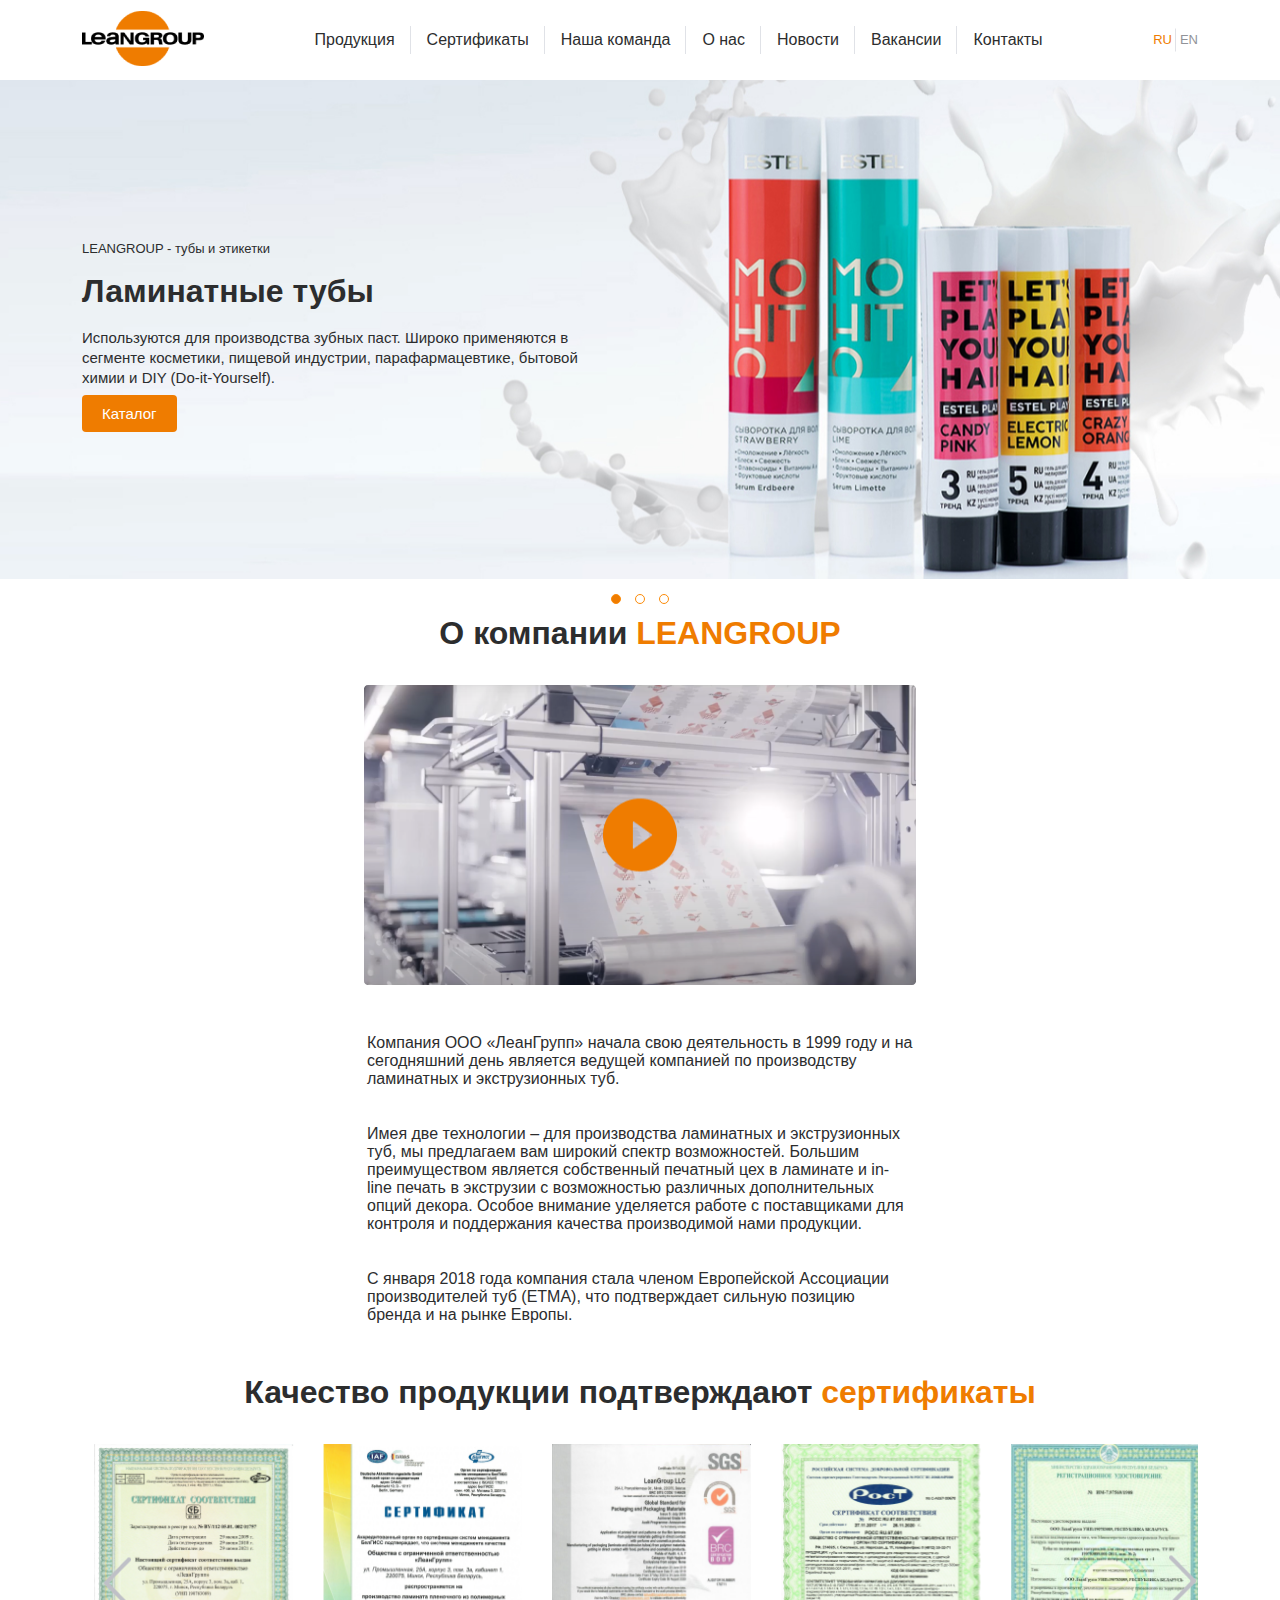
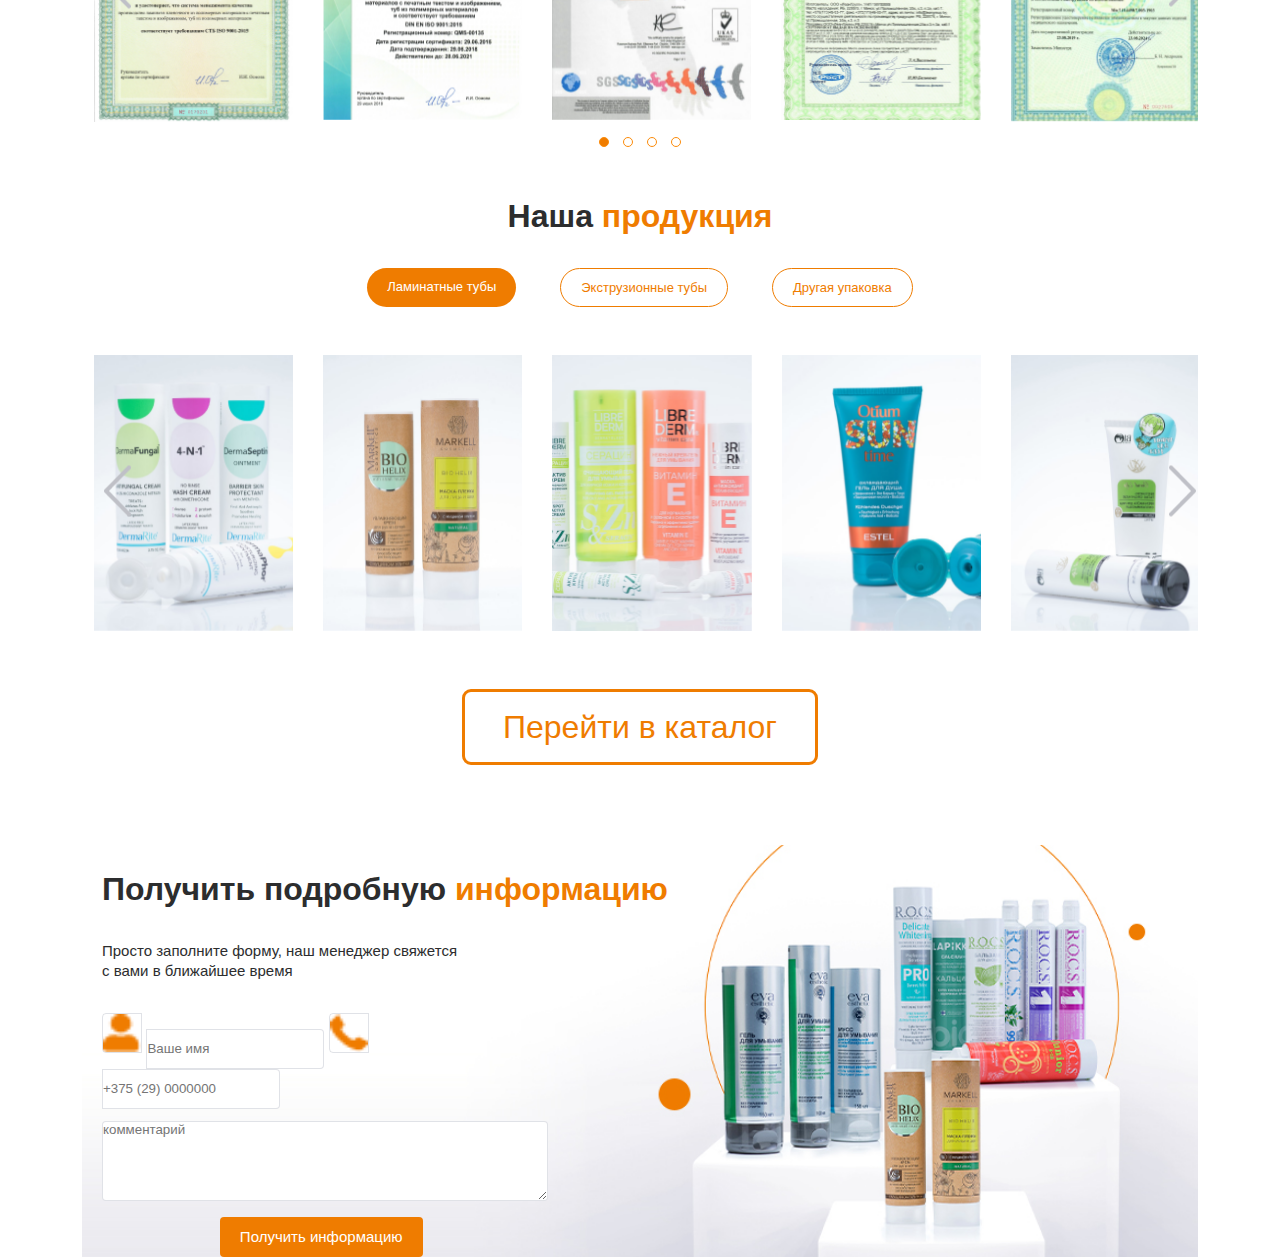
==== index.html @ 0b5dc043 "first upload" ====
<!DOCTYPE html>
<html lang="en">

<head>
    <meta charset="UTF-8">
    <meta http-equiv="X-UA-Compatible" content="IE=edge">
    <meta name="viewport" content="width=device-width, initial-scale=1.0">
    <title>lean_group</title>
    <link rel="stylesheet" href="./src/style/style.css">
</head>

<body>

    <header class="header">
        <div class="container">
            <nav class="nav">
                <a href="./" class="logo">
                    <img src="./src/images/logo.png" alt="logo lean_group">
                </a>

                <ul class="nav__list">
                    <li class="nav__list-item">
                        <a href="#" class="nav__list-link">Продукция</a>
                        <div class="dropdown">
                            <a href="./src/pages/laminat/" class="dropdown__item">Ламинатные тубы</a>
                            <a href="./src/pages/another/" class="dropdown__item">Экструзионные тубы</a>
                            <a href="#" class="dropdown__item">Другая упаковка</a>
                        </div>
                    </li>

                    <li class="nav__list-item">
                        <a href="#" class="nav__list-link">Сертификаты</a>
                    </li>

                    <li class="nav__list-item">
                        <a href="#" class="nav__list-link">Наша команда</a>
                    </li>
                    <li class="nav__list-item">
                        <a href="#" class="nav__list-link">О нас</a>
                    </li>
                    <li class="nav__list-item">
                        <a href="#" class="nav__list-link">Новости</a>
                    </li>
                    <li class="nav__list-item">
                        <a href="#" class="nav__list-link">Вакансии</a>
                    </li>
                    <li class="nav__list-item">
                        <a href="#" class="nav__list-link">Контакты</a>
                    </li>
                </ul>



                <div class="menu">
                    <div class="menu__dropdown">

                        <ul class="menu__list">
                            <li class="menu__list-item">
                                <a href="#" class="menu__list-link">Продукция</a>
                                <div class="menu__dropdown__item">
                                    <a href="#" class="menu__dropdown__item">Ламинатные тубы</a>
                                    <a href="#" class="menu__dropdown__item">Экструзионные тубы</a>
                                    <a href="#" class="menu__dropdown__item">Другая упаковка</a>
                                </div>
                            </li>

                            <li class="menu__list-item">
                                <a href="#" class="nav__list-link">Сертификаты</a>
                            </li>

                            <li class="menu__list-item">
                                <a href="#" class="nav__list-link">Наша команда</a>
                            </li>
                            <li class="menu__list-item">
                                <a href="#" class="nav__list-link">О нас</a>
                            </li>
                            <li class="menu__list-item">
                                <a href="#" class="nav__list-link">Новости</a>
                            </li>
                            <li class="menu__list-item">
                                <a href="#" class="nav__list-link">Вакансии</a>
                            </li>
                            <li class="menu__list-item">
                                <a href="#" class="nav__list-link">Контакты</a>
                            </li>
                        </ul>

                    </div>

                    <div class="menu__lang">
                        <button class="lang__item lang__item_active"> RU</button>
                        <button class="lang__item">EN</button>
                    </div>
                    <p>MENU</p>
                    <ul class="burger burger__active">

                        <li class="burger__line-first"></li>
                        <li class="burger__line-second"></li>
                        <li class="burger__line-third"></li>
                    </ul>
                </div>





                <div class="lang">
                    <button class="lang__item lang__item_active"> RU</button>
                    <button class="lang__item">EN</button>
                </div>
            </nav>

        </div>
    </header>

    <main class="main">
        <section class="home">
            <div class="owl-carousel owl-theme owl-loaded" id="home-slider">
                <div class="owl-stage-outer">
                    <div class="owl-stage">
                        <div class="owl-item">
                            <div class="slide-item slide-item_first">
                                <div class="container">
                                    <h1 class="slide-item__title">LEANGROUP - тубы и этикетки</h1>
                                    <h2 class="slide-item__subtitle">Ламинатные тубы</h2>
                                    <p class="slide-item__description">Используются для производства зубных паст. Широко
                                        применяются в сегменте косметики, пищевой индустрии, парафармацевтике, бытовой
                                        химии и DIY (Do-it-Yourself).</p>
                                    <a href="#" class="slide-item__link">Каталог</a>
                                </div>
                            </div>
                        </div>
                        <div class="owl-item">
                            <div class="slide-item slide-item_second">
                                <div class="container">
                                    <h2 class="slide-item__title">LEANGROUP - у качества нет конкуренции</h2>
                                    <h2 class="slide-item__subtitle">Ламинатные тубы</h2>
                                    <p class="slide-item__description">Широко применяются в сегменте косметики, пищевой
                                        индустрии, парафармацевтике, бытовой химии и DIY (Do-it-Yourself).</p>
                                    <a href="#" class="slide-item__link">Каталог</a>
                                </div>
                            </div>
                        </div>
                        <div class="owl-item">
                            <div class="slide-item slide-item_third">
                                <div class="container">
                                    <h2 class="slide-item__title">LEANGROUP - тубы и этикетки</h2>
                                    <h2 class="slide-item__subtitle">Экструзионнные тубы</h2>
                                    <p class="slide-item__description">Экструзионные тубы применяются для упаковки и
                                        продвижения более дорогих продуктов, в основном в косметической отрасли.</p>
                                    <a href="#" class="slide-item__link">Каталог</a>
                                </div>
                            </div>
                        </div>
                    </div>
                </div>
                <!-- <div class="owl-dots">
                        <div class="owl-dot active"><span></span></div>
                        <div class="owl-dot"><span></span></div>
                        <div class="owl-dot"><span></span></div>
                 </div> -->
            </div>


        </section>

        <section class="about">
            <div class="container">
                <h2 class="title">
                    О компании <span>LEANGROUP</span>
                </h2>
                <div class="row">
                    <div class="col-6_first">
                        <a href="https://www.youtube.com/watch?v=AnSEAwx_8yc" data-fancybox="video"
                            data-caption="Optional caption">

                            <img class="btn" src="./src/images/about/button.png" alt="">
                        </a>
                    </div>
                    <div class="col-6">
                        <div>
                            <p>
                                Компания ООО «ЛеанГрупп» начала свою деятельность в 1999 году и на сегодняшний день
                                является
                                ведущей компанией по производству ламинатных и экструзионных туб.
                            </p> <br>
                            <p>
                                Имея две технологии – для производства ламинатных и экструзионных туб, мы предлагаем вам
                                широкий
                                спектр возможностей. Большим преимуществом является собственный печатный цех в ламинате
                                и
                                in-line печать в экструзии с возможностью различных дополнительных опций декора. Особое
                                внимание
                                уделяется работе с поставщиками для контроля и поддержания качества производимой нами
                                продукции.
                            </p> <br>
                            <p>
                                С января 2018 года компания стала членом Европейской Ассоциации производителей туб
                                (ETMA), что
                                подтверждает сильную позицию бренда и на рынке Европы.
                            </p>
                        </div>
                    </div>
                </div>
            </div>
        </section>

        <section class="certificates">
            <div class="container">
                <h2 class="title">
                    Качество продукции подтверждают <span>сертификаты</span>
                </h2>
                <div class="owl-carousel owl-theme owl-loaded" id="certificates-slider">
                    <div class="owl-stage-outer">
                        <div class="container">
                            <div class="owl-stage">
                                <div class="owl-item">
                                    <a href="./src/images/certificates/certficates1.png" data-fancybox="gallery"
                                        data-caption="Optional caption">

                                        <img src="./src/images/certificates/certficates1.png" alt="">
                                    </a>
                                </div>
                                <div class="owl-item">
                                    <a href="./src/images/certificates/certficates2.png" data-fancybox="gallery"
                                        data-caption="Optional caption">

                                        <img src="./src/images/certificates/certficates2.png" alt="">
                                    </a>
                                </div>
                                <div class="owl-item">
                                    <a href="./src/images/certificates/certficates3.png" data-fancybox="gallery"
                                        data-caption="Optional caption">

                                        <img src="./src/images/certificates/certficates3.png" alt="">
                                    </a>
                                </div>
                                <div class="owl-item">
                                    <a href="./src/images/certificates/certficates4.png" data-fancybox="gallery"
                                        data-caption="Optional caption">

                                        <img src="./src/images/certificates/certficates4.png" alt="">
                                    </a>
                                </div>
                                <div class="owl-item">
                                    <a href="./src/images/certificates/certficates5.png" data-fancybox="gallery"
                                        data-caption="Optional caption">

                                        <img src="./src/images/certificates/certficates5.png" alt="">
                                    </a>
                                </div>
                                <div class="owl-item">
                                    <a href="./src/images/certificates/certficates1.png" data-fancybox="gallery"
                                        data-caption="Optional caption">

                                        <img src="./src/images/certificates/certficates1.png" alt="">
                                    </a>
                                </div>
                                <div class="owl-item">
                                    <a href="./src/images/certificates/certficates2.png" data-fancybox="gallery"
                                        data-caption="Optional caption">

                                        <img src="./src/images/certificates/certficates2.png" alt="">
                                    </a>
                                </div>
                                <div class="owl-item">
                                    <a href="./src/images/certificates/certficates1.png" data-fancybox="gallery"
                                        data-caption="Optional caption">

                                        <img src="./src/images/certificates/certficates1.png" alt="">
                                    </a>
                                </div>
                                <div class="owl-item">
                                    <a href="./src/images/certificates/certficates3.png" data-fancybox="gallery"
                                        data-caption="Optional caption">

                                        <img src="./src/images/certificates/certficates3.png" alt="">
                                    </a>
                                </div>
                                <div class="owl-item">
                                    <a href="./src/images/certificates/certficates1.png" data-fancybox="gallery"
                                        data-caption="Optional caption">

                                        <img src="./src/images/certificates/certficates1.png" alt="">
                                    </a>
                                </div>
                                <div class="owl-item">
                                    <a href="./src/images/certificates/certficates1.png" data-fancybox="gallery"
                                        data-caption="Optional caption">

                                        <img src="./src/images/certificates/certficates1.png" alt="">
                                    </a>
                                </div>
                                <div class="owl-item">
                                    <a href="./src/images/certificates/certficates2.png" data-fancybox="gallery"
                                        data-caption="Optional caption">

                                        <img src="./src/images/certificates/certficates2.png" alt="">
                                    </a>
                                </div>
                                <div class="owl-item">
                                    <a href="./src/images/certificates/certficates3.png" data-fancybox="gallery"
                                        data-caption="Optional caption">

                                        <img src="./src/images/certificates/certficates3.png" alt="">
                                    </a>
                                </div>
                                <div class="owl-item">
                                    <a href="./src/images/certificates/certficates4.png" data-fancybox="gallery"
                                        data-caption="Optional caption">

                                        <img src="./src/images/certificates/certficates4.png" alt="">
                                    </a>
                                </div>
                                <div class="owl-item">
                                    <a href="./src/images/certificates/certficates5.png" data-fancybox="gallery"
                                        data-caption="Optional caption">

                                        <img src="./src/images/certificates/certficates5.png" alt="">
                                    </a>
                                </div>
                                <div class="owl-item">
                                    <a href="./src/images/certificates/certficates1.png" data-fancybox="gallery"
                                        data-caption="Optional caption">

                                        <img src="./src/images/certificates/certficates1.png" alt="">
                                    </a>
                                </div>
                                <div class="owl-item">
                                    <a href="./src/images/certificates/certficates2.png" data-fancybox="gallery"
                                        data-caption="Optional caption">

                                        <img src="./src/images/certificates/certficates2.png" alt="">
                                    </a>
                                </div>
                                <div class="owl-item">
                                    <a href="./src/images/certificates/certficates1.png" data-fancybox="gallery"
                                        data-caption="Optional caption">

                                        <img src="./src/images/certificates/certficates1.png" alt="">
                                    </a>
                                </div>
                                <div class="owl-item">
                                    <a href="./src/images/certificates/certficates3.png" data-fancybox="gallery"
                                        data-caption="Optional caption">

                                        <img src="./src/images/certificates/certficates3.png" alt="">
                                    </a>
                                </div>
                                <div class="owl-item">
                                    <a href="./src/images/certificates/certficates1.png" data-fancybox="gallery"
                                        data-caption="Optional caption">

                                        <img src="./src/images/certificates/certficates1.png" alt="">
                                    </a>
                                </div>
                            </div>
                        </div>

                        <div class="owl-nav">
                            <div class="custom-prev">
                                <img class="custom-prev" src="./src/images/certificates/prev.png" alt="">
                            </div>
                            <div class="custom-next">
                                <img src="./src/images/certificates/next.png" alt="">
                            </div>
                        </div>
                    </div>
                </div>
            </div>

        </section>


        <section class="products">
            <div class="container">
                <h2 class="title">
                    Наша <span>продукция</span>
                </h2>

                <div class="products-tabs">
                    <ul class="products-tabs__caption">
                        <li class="products-tabs__btn products-tabs__btn_active">Ламинатные тубы</li>
                        <li class="products-tabs__btn">Экструзионные тубы</li>
                        <li class="products-tabs__btn">Другая упаковка</li>
                    </ul>
                    <div class="products-tabs__content products-tabs__content_active">
                        <div class="owl-carousel owl-theme owl-loaded" id="products-slider">
                            <div class="owl-stage-outer">
                                <div class="container">
                                    <div class="owl-stage">
                                        <div class="owl-item">
                                            <a href="./src/images/products/products1.png" data-fancybox="gallery"
                                                data-caption="Optional caption">

                                                <img src="./src/images/products/products1.png" alt="">
                                            </a>
                                        </div>
                                        <div class="owl-item">
                                            <a href="./src/images/products/products2.png" data-fancybox="gallery"
                                                data-caption="Optional caption">

                                                <img src="./src/images/products/products2.png" alt="">
                                            </a>
                                        </div>
                                        <div class="owl-item">
                                            <a href="./src/images/products/products3.png" data-fancybox="gallery"
                                                data-caption="Optional caption">

                                                <img src="./src/images/products/products3.png" alt="">
                                            </a>
                                        </div>
                                        <div class="owl-item">
                                            <a href="./src/images/products/products4.png" data-fancybox="gallery"
                                                data-caption="Optional caption">

                                                <img src="./src/images/products/products4.png" alt="">
                                            </a>
                                        </div>
                                        <div class="owl-item">
                                            <a href="./src/images/products/products5.png" data-fancybox="gallery"
                                                data-caption="Optional caption">

                                                <img src="./src/images/products/products5.png" alt="">
                                            </a>
                                        </div>
                                        <div class="owl-item">
                                            <a href="./src/images/products/products1.png" data-fancybox="gallery"
                                                data-caption="Optional caption">

                                                <img src="./src/images/products/products1.png" alt="">
                                            </a>
                                        </div>
                                        <div class="owl-item">
                                            <a href="./src/images/products/products2.png" data-fancybox="gallery"
                                                data-caption="Optional caption">

                                                <img src="./src/images/products/products2.png" alt="">
                                            </a>
                                        </div>
                                        <div class="owl-item">
                                            <a href="./src/images/products/products3.png" data-fancybox="gallery"
                                                data-caption="Optional caption">

                                                <img src="./src/images/products/products3.png" alt="">
                                            </a>
                                        </div>
                                        <div class="owl-item">
                                            <a href="./src/images/products/products4.png" data-fancybox="gallery"
                                                data-caption="Optional caption">

                                                <img src="./src/images/products/products4.png" alt="">
                                            </a>
                                        </div>
                                        <div class="owl-item">
                                            <a href="./src/images/products/products5.png" data-fancybox="gallery"
                                                data-caption="Optional caption">

                                                <img src="./src/images/products/products5.png" alt="">
                                            </a>
                                        </div>

                                    </div>
                                </div>
                                <div class="owl-nav">
                                    <div class="custo-prev">
                                        <img src="./src/images/certificates/prev.png" alt="">
                                    </div>
                                    <div class="custo-next">
                                        <img src="./src/images/certificates/next.png" alt="">
                                    </div>
                                </div>
                            </div>
                        </div>
                    </div>

                    <div class="products-tabs__content">
                        <div class="owl-carousel owl-theme owl-loaded" id="prod-slider">
                            <div class="owl-stage-outer">
                                <div class="container">
                                    <div class="owl-stage">
                                        <div class="owl-item">
                                            <a href="./src/images/certificates/certficates4.png" data-fancybox="gallery"
                                                data-caption="Optional caption">

                                                <img src="./src/images/certificates/certficates4.png" alt="">
                                            </a>
                                        </div>
                                        <div class="owl-item">
                                            <a href="./src/images/products/products2.png" data-fancybox="gallery"
                                                data-caption="Optional caption">

                                                <img src="./src/images/products/products2.png" alt="">
                                            </a>
                                        </div>
                                        <div class="owl-item">
                                            <a href="./src/images/certificates/certficates3.png" data-fancybox="gallery"
                                                data-caption="Optional caption">

                                                <img src="./src/images/certificates/certficates3.png" alt="">
                                            </a>
                                        </div>
                                        <div class="owl-item">
                                            <a href="./src/images/products/products4.png" data-fancybox="gallery"
                                                data-caption="Optional caption">

                                                <img src="./src/images/products/products4.png" alt="">
                                            </a>
                                        </div>
                                        <div class="owl-item">
                                            <a href="./src/images/certificates/certficates5.png" data-fancybox="gallery"
                                                data-caption="Optional caption">

                                                <img src="./src/images/certificates/certficates5.png" alt="">
                                            </a>
                                        </div>
                                        <div class="owl-item">
                                            <a href="./src/images/products/products1.png" data-fancybox="gallery"
                                                data-caption="Optional caption">

                                                <img src="./src/images/products/products1.png" alt="">
                                            </a>
                                        </div>
                                        <div class="owl-item">
                                            <a href="./src/images/products/products2.png" data-fancybox="gallery"
                                                data-caption="Optional caption">

                                                <img src="./src/images/products/products2.png" alt="">
                                            </a>
                                        </div>
                                        <div class="owl-item">
                                            <a href="./src/images/products/products3.png" data-fancybox="gallery"
                                                data-caption="Optional caption">

                                                <img src="./src/images/products/products3.png" alt="">
                                            </a>
                                        </div>
                                        <div class="owl-item">
                                            <a href="./src/images/products/products4.png" data-fancybox="gallery"
                                                data-caption="Optional caption">

                                                <img src="./src/images/products/products4.png" alt="">
                                            </a>
                                        </div>
                                        <div class="owl-item">
                                            <a href="./src/images/products/products5.png" data-fancybox="gallery"
                                                data-caption="Optional caption">

                                                <img src="./src/images/products/products5.png" alt="">
                                            </a>
                                        </div>

                                    </div>

                                </div>
                                <div class="owl-nav">
                                    <div class="cust-prev">
                                        <img src="./src/images/certificates/prev.png" alt="">
                                    </div>
                                    <div class="cust-next">
                                        <img src="./src/images/certificates/next.png" alt="">
                                    </div>
                                </div>

                                <div class="products-tabs__content">
                                    Содержимое третьго блока
                                </div>
                            </div>
                        </div>
                    </div>
                </div>
                <button class="catalog">
                    Перейти в каталог
                </button>
            </div>
        </section>

        <section class="feetback">
            <div class="container">
                <div class="feetback__blok">
                    <h2 class="feetback__title">
                        Получить подробную <span>информацию</span>
                    </h2>
                    <p class="feetback__subtitle">Просто заполните форму, наш менеджер свяжется с вами в ближайшее время
                    </p>
                    <form class="feetback__form" action="">
                        <label class="label">
                            <img class="label__img" src="./src/images/feetback/Vector (6).png" alt="">
                            <input class="label__text" type="text" placeholder="Ваше имя">
                        </label>
                        <label class="label">
                            <img class="label__img" src="./src/images/feetback/phoneimg.png" alt="">
                            <input class="label__number" type="tel" placeholder="+375 (29) 0000000">
                        </label>
                        <textarea class="feetback__textarea" name="" id="" cols="30" rows="10"
                            placeholder="комментарий"></textarea>
                        <button class="feetback__btn" type="submit">
                            <p class="p">Получить информацию</p>
                        </button>
                    </form>


                </div>
            </div>

        </section>
        <section class="team">

        </section>
        <section class="news">

        </section>
        <section class="contacts">

        </section>
        <section class="maps">

        </section>
    </main>
    <footer class="footer">

    </footer>
    <script src="./src/libs/jqery/jqery.js"></script>
    <script src="./src/libs/owl/owl.carousel.min.js"></script>
    <script src="https://cdn.jsdelivr.net/npm/@fancyapps/ui@4.0/dist/fancybox.umd.js"></script>
    <script src="./src/js/main.js"></script>
</body>

</html>
---- src/style/style.css ----
@import url("../libs/bootstrap/bootstrap-grid.min.css");
@import url("../fonts/montserrat/montserrat.css");
@import url("../libs/owl/owl.carousel.min.css");
@import url("../libs/owl/owl.theme.default.min.css");
@import url("https://cdn.jsdelivr.net/npm/@fancyapps/ui/dist/fancybox.css");
* {
  margin: 0;
  padding: 0;
  box-sizing: border-box;
  font-family: "Montserrat", sans-serif;
}

a, a:hover {
  color: inherit;
  text-decoration: none;
}

.title {
  font-style: normal;
  font-weight: 600;
  font-size: 32px;
  line-height: 40px;
  color: #2C2D2E;
  margin-bottom: 32px;
  align-items: center;
  text-align: center;
}
.title span {
  color: #EF7C00;
}

.header {
  background: #FFFFFF;
  box-shadow: 0px 4px 32px rgba(0, 16, 61, 0.16);
}

.nav {
  display: flex;
  justify-content: space-between;
  align-items: center;
}
.nav__list {
  display: flex;
  gap: 32px;
  list-style-type: none;
}
.nav__list-link:hover {
  color: #EF7C00;
}
.nav__list-item {
  padding: 28px 0;
  font-style: normal;
  font-weight: 500;
  font-size: 16px;
  line-height: 24px;
  color: #2C2D2E;
  position: relative;
  transition: 0.5s;
}
.nav__list-item:hover .dropdown {
  display: flex;
}
.nav__list-item .dropdown {
  z-index: 2;
  display: none;
  position: absolute;
  left: -63px;
  top: 100%;
  padding: 16px 24px;
  background: #FFFFFF;
  border: 1px solid rgba(0, 16, 61, 0.12);
  border-radius: 0px 0px 4px 4px;
  flex-direction: column;
}
.nav__list-item .dropdown__item {
  margin-bottom: 16px;
  white-space: nowrap;
}
.nav__list-item .dropdown__item:last-child {
  margin-bottom: 0;
}
.nav__list-item .dropdown__item:hover {
  color: #EF7C00;
}
.nav__list-item::before {
  position: absolute;
  content: "";
  height: 28px;
  width: 1px;
  background: rgba(0, 16, 61, 0.12);
  right: -16px;
  top: 50%;
  transform: translateY(-50%);
}
.nav__list-item:last-child::before {
  display: none;
}
.nav .lang {
  display: flex;
  gap: 8px;
}
.nav .lang__item {
  font-style: normal;
  font-weight: 400;
  font-size: 13px;
  line-height: 20px;
  align-items: center;
  text-align: center;
  position: relative;
  color: #919399;
  background: transparent;
  border: none;
  cursor: pointer;
  position: relative;
}
.nav .lang__item::before {
  position: absolute;
  content: "";
  height: 23px;
  width: 1px;
  background: rgba(0, 16, 61, 0.12);
  right: -4px;
  top: 50%;
  transform: translateY(-50%);
}
.nav .lang__item:last-child::before {
  display: none;
}
.nav .lang__item_active {
  color: #EF7C00;
}
.nav .menu {
  position: relative;
  gap: 10px;
  align-items: center;
  display: none;
}
.nav .menu__list {
  list-style-type: none;
}
.nav .menu__list-item {
  padding-bottom: 10px;
}
.nav .menu__list-item:last-child {
  padding-bottom: -10px;
}
.nav .menu__dropdown {
  cursor: pointer;
  display: none;
  justify-content: center;
  padding: 20px;
  z-index: 2;
  position: absolute;
  left: -50px;
  right: -13px;
  top: 100%;
  background: #FFFFFF;
  border: 1px solid rgba(0, 16, 61, 0.12);
  border-radius: 0px 0px 4px 4px;
  flex-direction: column;
  box-shadow: -3px 11px 15px 1px;
}
.nav .menu__dropdown__list__item {
  flex-direction: column;
  margin-bottom: 16px;
  white-space: nowrap;
}
.nav .menu__dropdown__list__item:hover {
  color: #EF7C00;
}
.nav .menu:hover .menu__dropdown {
  display: block;
}
.nav .menu p {
  color: #919399;
}
.nav .menu p:hover {
  color: #EF7C00;
}
.nav .menu__lang {
  display: flex;
  gap: 8px;
  position: relative;
  padding-right: 32px;
}
.nav .menu__lang__item {
  font-style: normal;
  font-weight: 400;
  font-size: 13px;
  line-height: 20px;
  align-items: center;
  text-align: center;
  position: relative;
  color: #919399;
  background: transparent;
  border: none;
  cursor: pointer;
  position: relative;
}
.nav .menu__lang__item::before {
  position: absolute;
  content: "";
  height: 23px;
  width: 1px;
  background: rgba(0, 16, 61, 0.12);
  right: -4px;
  top: 50%;
  transform: translateY(-50%);
}
.nav .menu__lang__item:last-child::before {
  display: none;
}
.nav .menu__lang__item_active {
  color: #EF7C00;
}
.nav .menu .burger {
  cursor: pointer;
  position: relative;
  list-style-type: none;
  width: 20px;
  padding-bottom: 20px;
  padding-top: 20px;
}
.nav .menu .burger:hover {
  transform: rotate(90deg);
}
.nav .menu .burger__line-first {
  height: 3px;
  width: 20px;
  background: #EF7C00;
  margin-bottom: 25%;
  border-radius: 5px;
}
.nav .menu .burger__line-second {
  height: 3px;
  width: 20px;
  background: #EF7C00;
  margin-bottom: 25%;
  border-radius: 5px;
}
.nav .menu .burger__line-third {
  height: 3px;
  width: 20px;
  background: #EF7C00;
  border-radius: 5px;
}
.nav .menu .burger .burger__active {
  padding-bottom: 200px;
}
@media screen and (max-width: 1000px) {
  .nav__list {
    display: none;
  }
}
@media screen and (max-width: 1000px) {
  .nav .lang {
    display: none;
  }
}
@media screen and (max-width: 1000px) {
  .nav .menu {
    display: flex;
  }
}

.home .slide-item {
  padding: 162px 0 155px;
}
.home .slide-item_first {
  background: url(../images/home/bg1.jpg) center/cover;
}
.home .slide-item_second {
  background: url(../images/home/bg2.jpg) center/cover;
}
.home .slide-item_third {
  background: url(../images/home/bg3.jpg) center/cover;
}
.home .slide-item__title {
  font-style: normal;
  font-weight: 500;
  font-size: 13px;
  line-height: 13px;
  display: flex;
  align-items: center;
  color: #2C2D2E;
  margin-bottom: 16px;
}
.home .slide-item__subtitle {
  font-style: normal;
  font-weight: 600;
  font-size: 32px;
  line-height: 40px;
  display: flex;
  align-items: center;
  color: #2C2D2E;
  margin-bottom: 17px;
}
.home .slide-item__description {
  font-style: normal;
  font-weight: 400;
  font-size: 15px;
  line-height: 20px;
  color: #2C2D2E;
  margin-bottom: 16px;
  max-width: 540px;
}
.home .slide-item__link {
  padding: 10px 20px;
  font-style: normal;
  font-weight: 400;
  font-size: 15px;
  line-height: 20px;
  text-align: center;
  color: #FFFFFF;
  background: #EF7C00;
  border-radius: 4px;
}
.home .owl-theme .owl-nav.disabled.owl-dots {
  position: absolute;
  margin-top: 0;
  bottom: 40px;
  left: 116px;
}
.home .owl-theme .owl-dots .owl-dot span {
  background: none;
  border: 1px solid rgb(252, 139, 9);
}
.home .owl-theme .owl-dots .owl-dot.active span, .home .owl-theme .owl-dots .owl-dot:hover span {
  background: #EF7C00;
}

.about .title {
  font-style: normal;
  font-weight: 600;
  font-size: 32px;
  line-height: 40px;
  color: #2C2D2E;
  margin-bottom: 32px;
  align-items: center;
  text-align: center;
}
.about .title span {
  color: #EF7C00;
}
.about .row {
  display: flex;
  gap: 30px;
  justify-content: center;
  padding-bottom: 48px;
}
.about .row .col-6 p {
  color: #2C2D2E;
  padding-top: 19px;
}
.about .row .col-6 p:last-child {
  padding-top: none;
}
.about .row .col-6_first {
  width: 552px;
  height: 300px;
  left: 0px;
  top: 16px;
  background: url(../images/about/about.video.png);
}
.about .row .col-6_first .btn {
  left: 50%;
  top: 50%;
  position: relative;
  transform: translate(-50%, -50%);
}

.certificates {
  position: relative;
}
.certificates .owl-nav {
  cursor: pointer;
}
.certificates .owl-theme .owl-nav {
  margin-top: 0;
  position: absolute;
  top: 50%;
  transform: translateY(-50%);
  width: 100%;
}
.certificates .owl-theme .owl-nav .custom-prev {
  top: 50%;
  transform: translateY(-50%);
  left: 2%;
  position: absolute;
}
.certificates .owl-theme .owl-nav .custom-prev:hover {
  box-shadow: 1px 1px 10px 0px;
}
.certificates .owl-theme .owl-nav .custom-next {
  top: 50%;
  transform: translateY(-50%);
  position: absolute;
  right: 0.2%;
}
.certificates .owl-theme .owl-nav .custom-next:hover {
  box-shadow: 1px 1px 10px 0px;
}
.certificates .owl-theme .owl-dots .owl-dot span {
  background: none;
  border: 1px solid rgb(252, 139, 9);
}
.certificates .owl-theme .owl-dots .owl-dot.active span,
.certificates .owl-theme .owl-dots .owl-dot:hover span {
  background: #EF7C00;
}

.products .title {
  margin-top: 40px;
  margin-bottom: 32px;
}
.products button {
  justify-content: center;
}
.products .catalog {
  display: flex;
  position: relative;
  width: 356px;
  height: 76px;
  font-style: normal;
  font-weight: 400;
  line-height: 20px;
  text-align: center;
  color: #EF7C00;
  background: transparent;
  border: 3px solid #EF7C00;
  margin-top: 58px;
  margin-bottom: 80px;
  border-radius: 9px;
  padding: 10px 2px;
  box-sizing: border-box;
  font-size: 32px;
  align-items: center;
  white-space: nowrap;
  left: 50%;
  transform: translateX(-50%);
}
.products .catalog:hover {
  cursor: pointer;
  background: #E5E5E5;
}
.products .products-tabs__caption {
  list-style-type: none;
  display: flex;
  justify-content: center;
  gap: 44px;
  margin-bottom: 48px;
}
.products .products-tabs:hover {
  cursor: pointer;
}
.products .products-tabs__btn {
  padding: 12px 20px;
  border-radius: 61px;
  border: 1px solid #EF7C00;
  color: #EF7C00;
  font-style: normal;
  font-weight: 500;
  font-size: 13px;
  line-height: 13px;
}
.products .products-tabs__btn_active {
  background: #EF7C00;
  color: #FFFFFF;
  border: none;
}
.products .products-tabs__content {
  display: none;
}
.products .products-tabs__content_active {
  display: block;
}
.products .owl-theme .owl-nav {
  margin-top: 0;
  position: absolute;
  top: 50%;
  transform: translateY(-50%);
  width: 100%;
}
.products .owl-theme .owl-nav .custo-prev {
  top: 50%;
  transform: translateY(-50%);
  left: 2%;
  position: absolute;
}
.products .owl-theme .owl-nav .custo-prev:hover {
  box-shadow: 1px 1px 10px 0px;
}
.products .owl-theme .owl-nav .custo-next {
  top: 50%;
  transform: translateY(-50%);
  position: absolute;
  right: 0.2%;
}
.products .owl-theme .owl-nav .custo-next:hover {
  box-shadow: 1px 1px 10px 0px;
}
.products .owl-theme .owl-nav .cust-prev {
  top: 50%;
  transform: translateY(-50%);
  left: 2%;
  position: absolute;
}
.products .owl-theme .owl-nav .cust-prev:hover {
  box-shadow: 1px 1px 10px 0px;
}
.products .owl-theme .owl-nav .cust-next {
  top: 50%;
  transform: translateY(-50%);
  position: absolute;
  right: 0.2%;
}
.products .owl-theme .owl-nav .cust-next:hover {
  box-shadow: 1px 1px 10px 0px;
}
.products .owl-theme .disabled + .owl-dots {
  display: none;
}

.feetback__blok {
  background: url(../images/feetback/feetback.png) center/cover;
  flex-wrap: wrap;
  flex-direction: column;
  padding-left: 20px;
}
.feetback__title {
  font-style: normal;
  font-weight: 600;
  font-size: 32px;
  line-height: 40px;
  color: #2C2D2E;
  margin-bottom: 16px;
  padding-top: 24px;
}
.feetback__title span {
  color: #EF7C00;
}
.feetback__subtitle {
  font-style: normal;
  font-weight: 400;
  font-size: 15px;
  line-height: 20px;
  color: #2C2D2E;
  max-width: 360px;
  padding-top: 16px;
}
.feetback__form {
  box-sizing: border-box;
  width: 40%;
  position: relative;
  box-sizing: border-box;
}
.feetback__form .label {
  background: #FFFFFF;
  height: 40px;
  flex-direction: row;
}
.feetback__form .label__text {
  width: 178px;
  height: 40px;
  border: none;
  border: 1px solid rgba(0, 16, 61, 0.12);
  border-radius: 0px 4px 4px 0px;
}
.feetback__form .label__img {
  border: 1px solid rgba(0, 16, 61, 0.12);
  border-radius: 4px 0px 0px 4px;
  width: 40px;
  height: 40px;
  margin-top: 32px;
}
.feetback__form .label__number {
  border: none;
  width: 178px;
  height: 40px;
  border: none;
  border: 1px solid rgba(0, 16, 61, 0.12);
  border-radius: 0px 4px 4px 0px;
}
.feetback__textarea {
  margin-top: 12px;
  border: none;
  width: 446px;
  height: 80px;
  top: 64px;
  background: #FFFFFF;
  border: 1px solid rgba(0, 16, 61, 0.12);
  border-radius: 4px;
  margin-bottom: 12px;
}
.feetback__btn {
  border: none;
  display: flex;
  align-items: center;
  padding: 10px 20px;
  background: #EF7C00;
  border-radius: 4px;
  justify-content: center;
  margin: 0 auto;
}
.feetback__btn .p {
  font-style: normal;
  font-weight: 400;
  font-size: 15px;
  line-height: 20px;
  text-align: center;
  color: #FFFFFF;
}/*# sourceMappingURL=style.css.map */
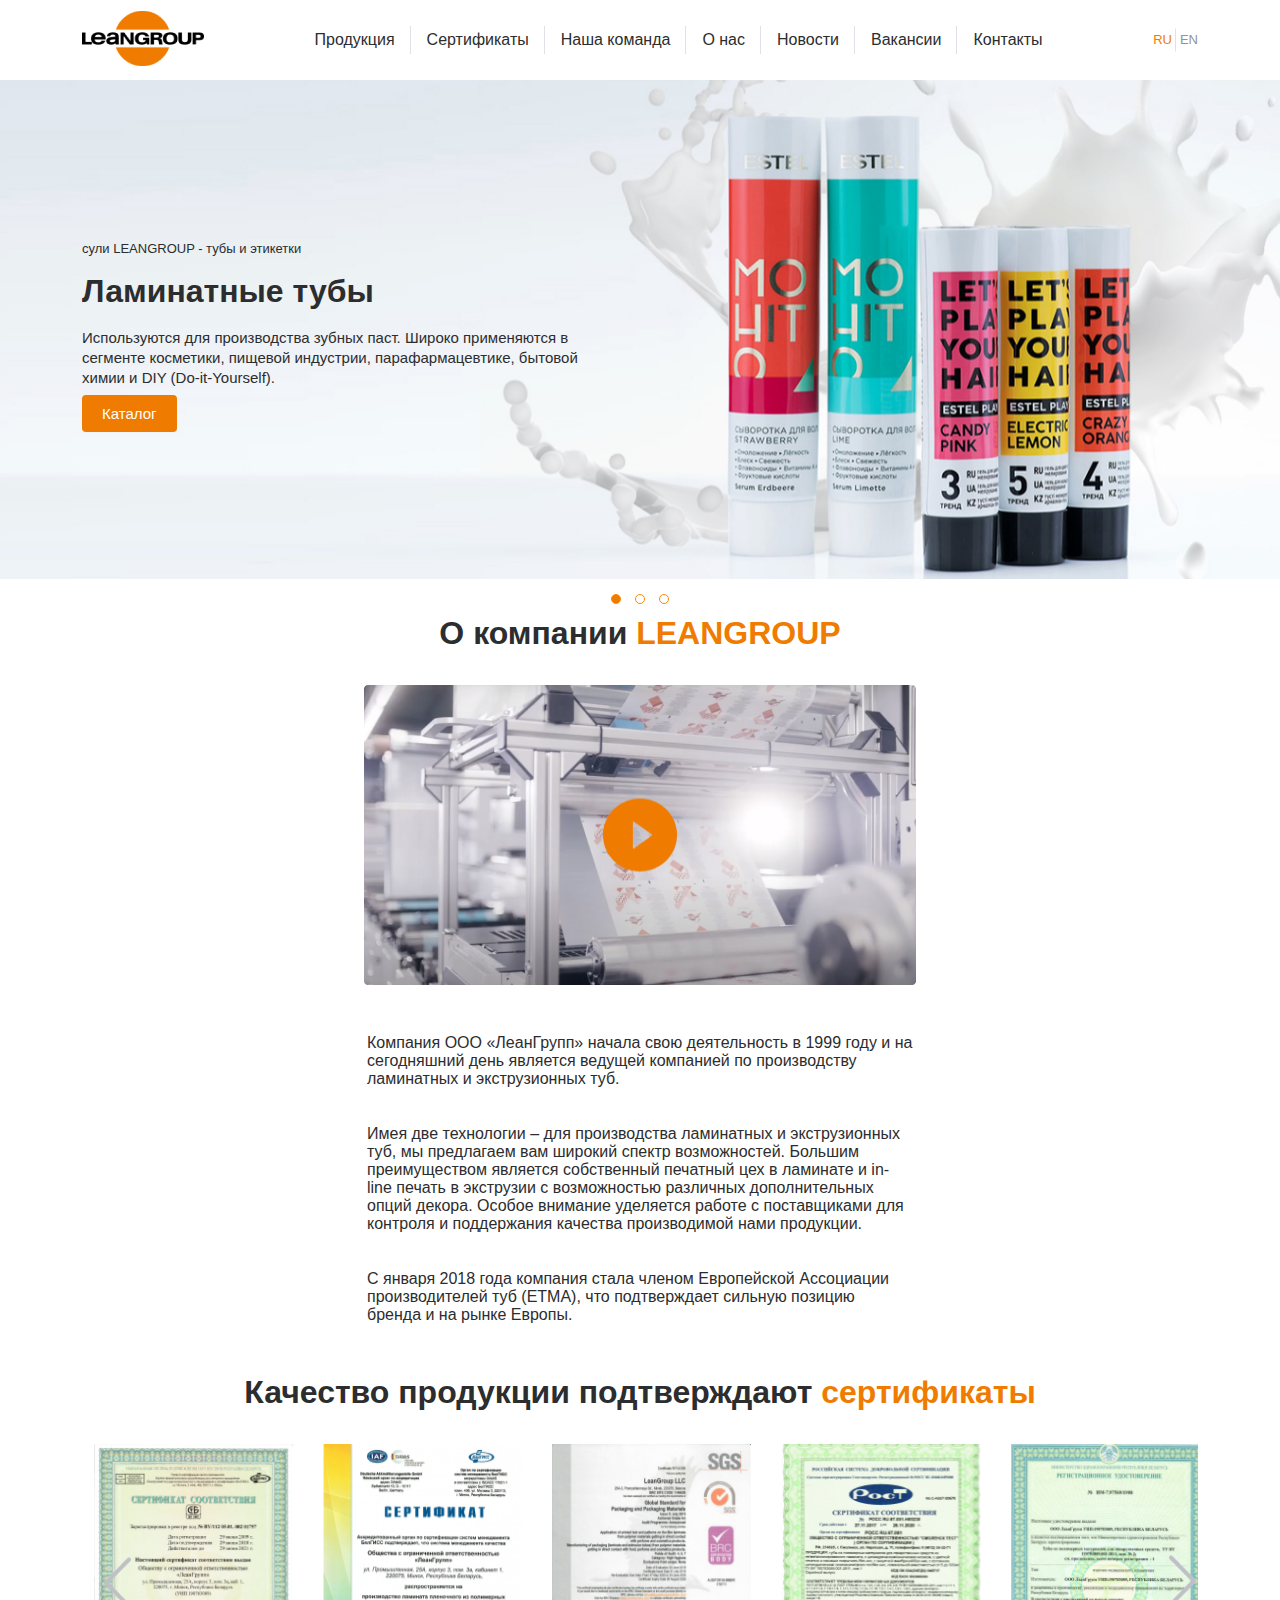
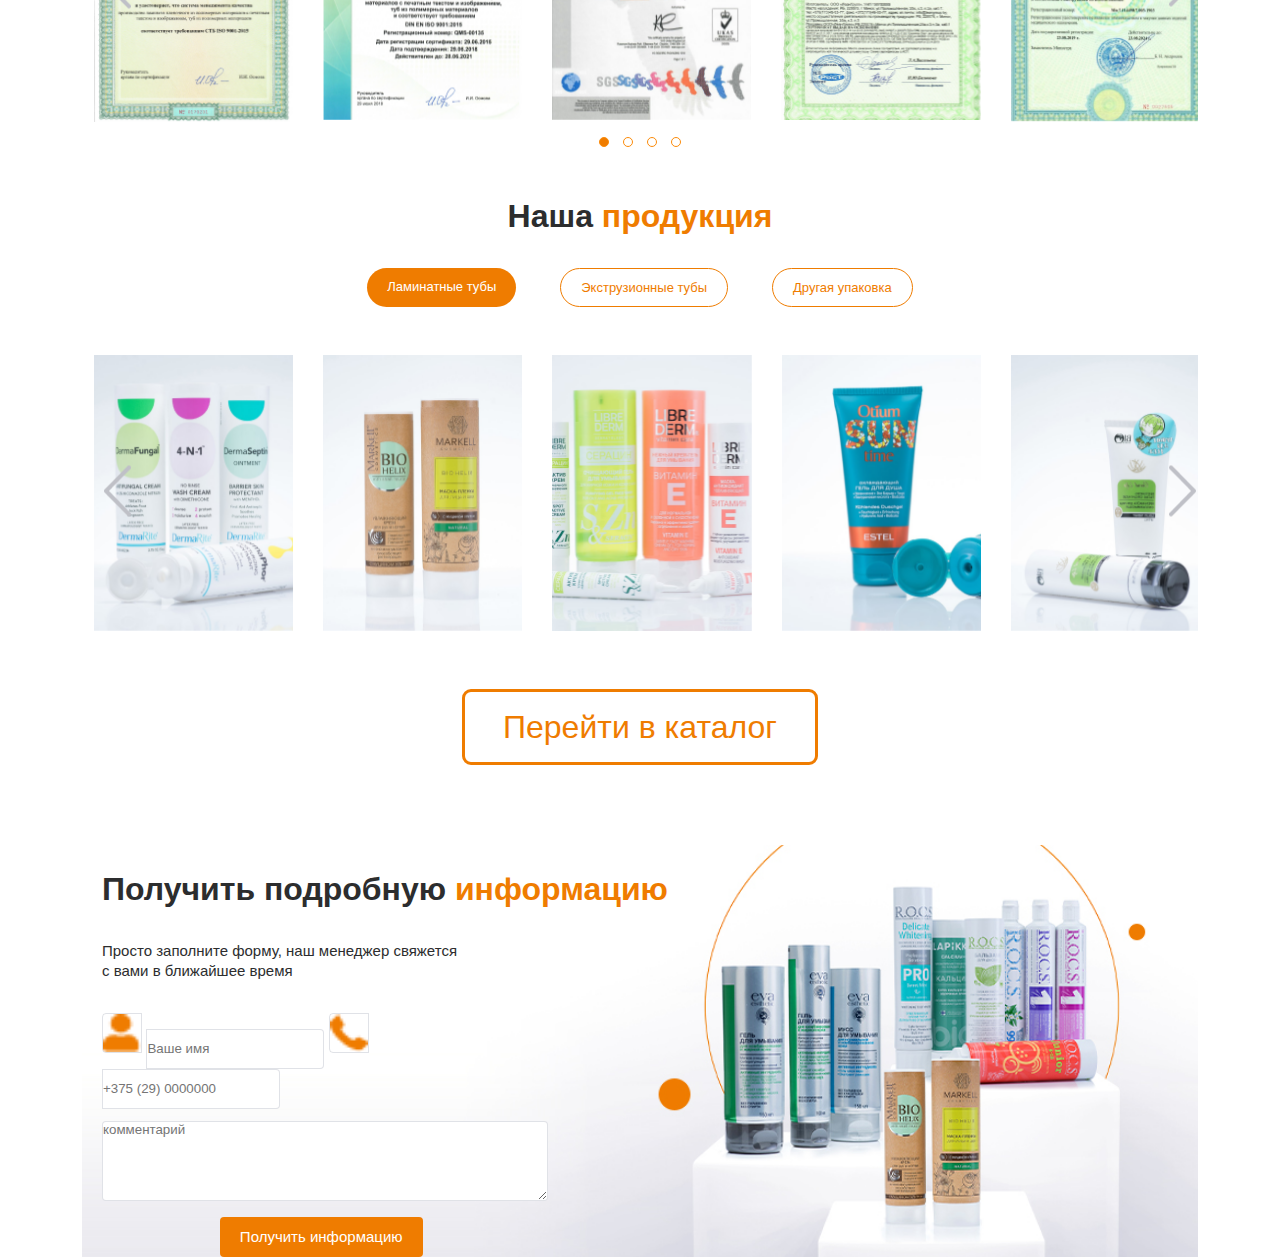
==== commit 17522400: "test add" ====
--- a/index.html
+++ b/index.html
@@ -121,7 +121,7 @@
                         <div class="owl-item">
                             <div class="slide-item slide-item_first">
                                 <div class="container">
-                                    <h1 class="slide-item__title">LEANGROUP - тубы и этикетки</h1>
+                                    <h1 class="slide-item__title"> сули LEANGROUP - тубы и этикетки</h1>
                                     <h2 class="slide-item__subtitle">Ламинатные тубы</h2>
                                     <p class="slide-item__description">Используются для производства зубных паст. Широко
                                         применяются в сегменте косметики, пищевой индустрии, парафармацевтике, бытовой
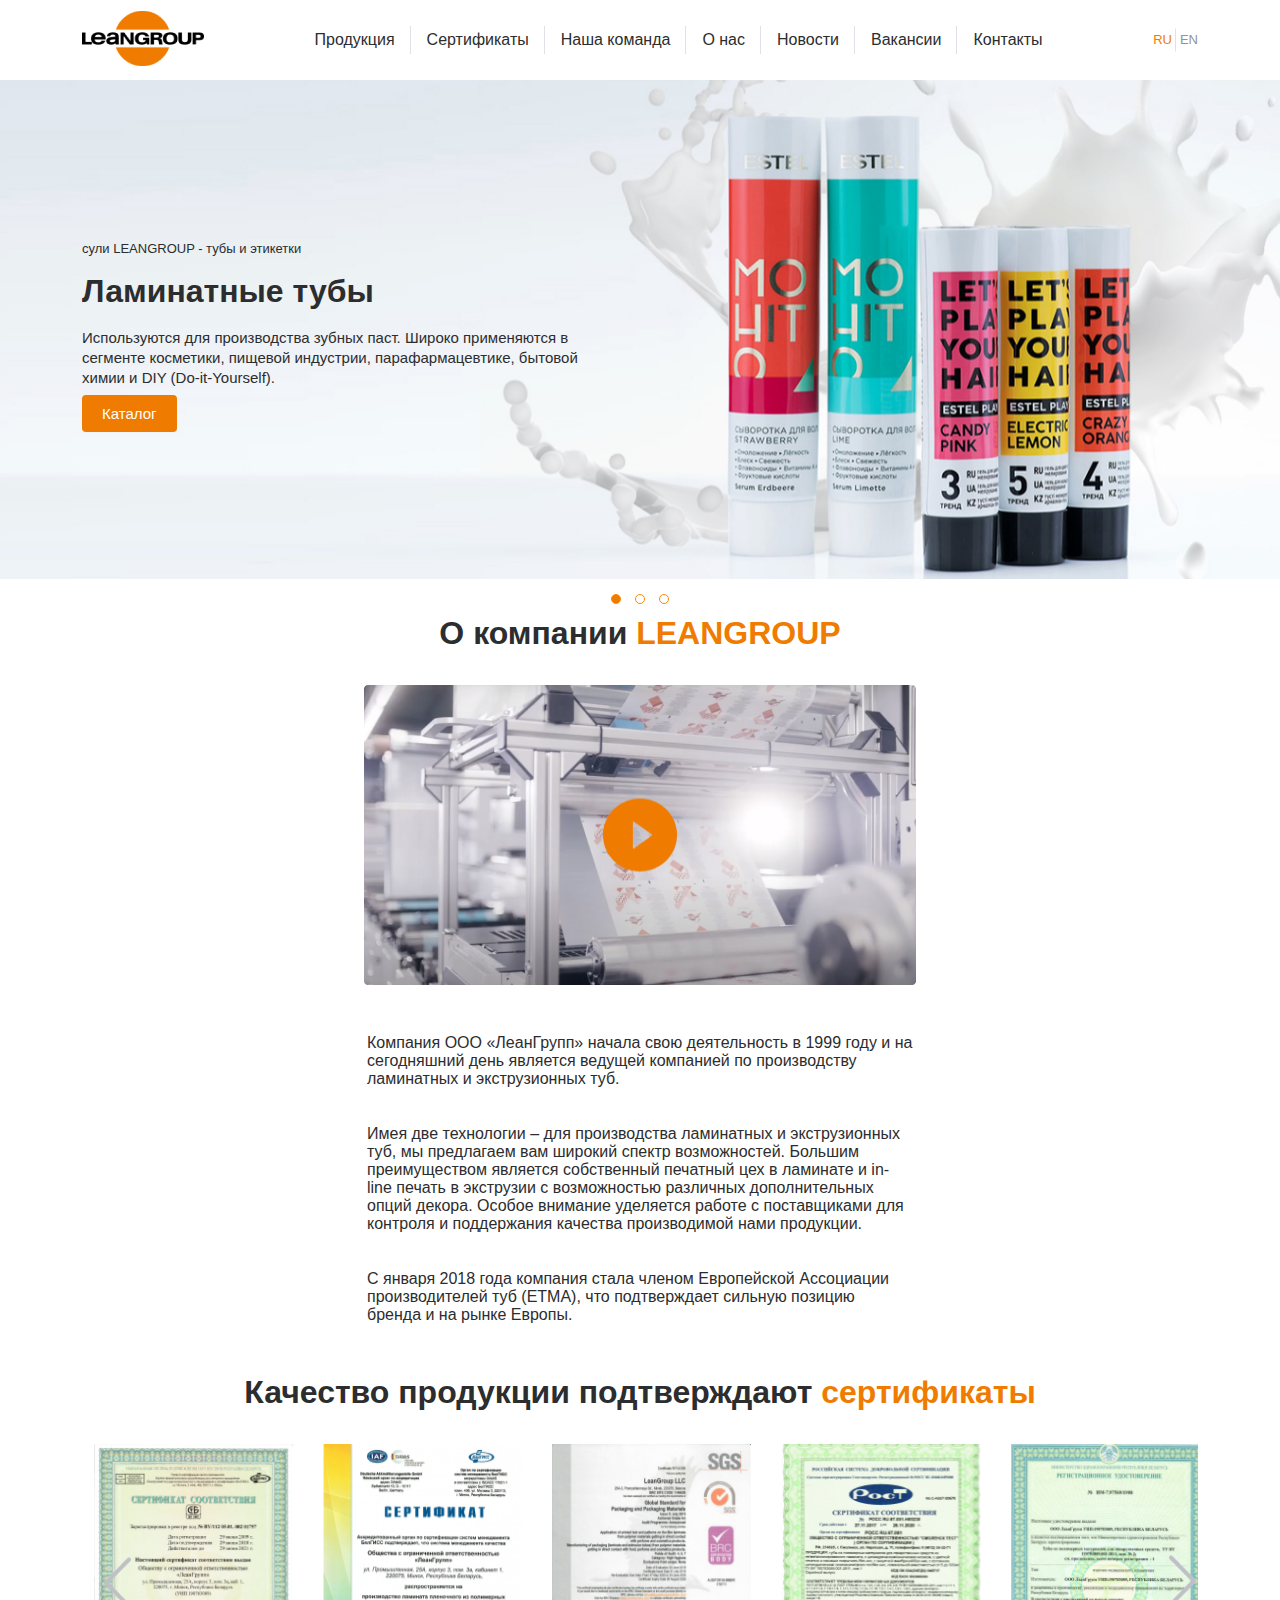
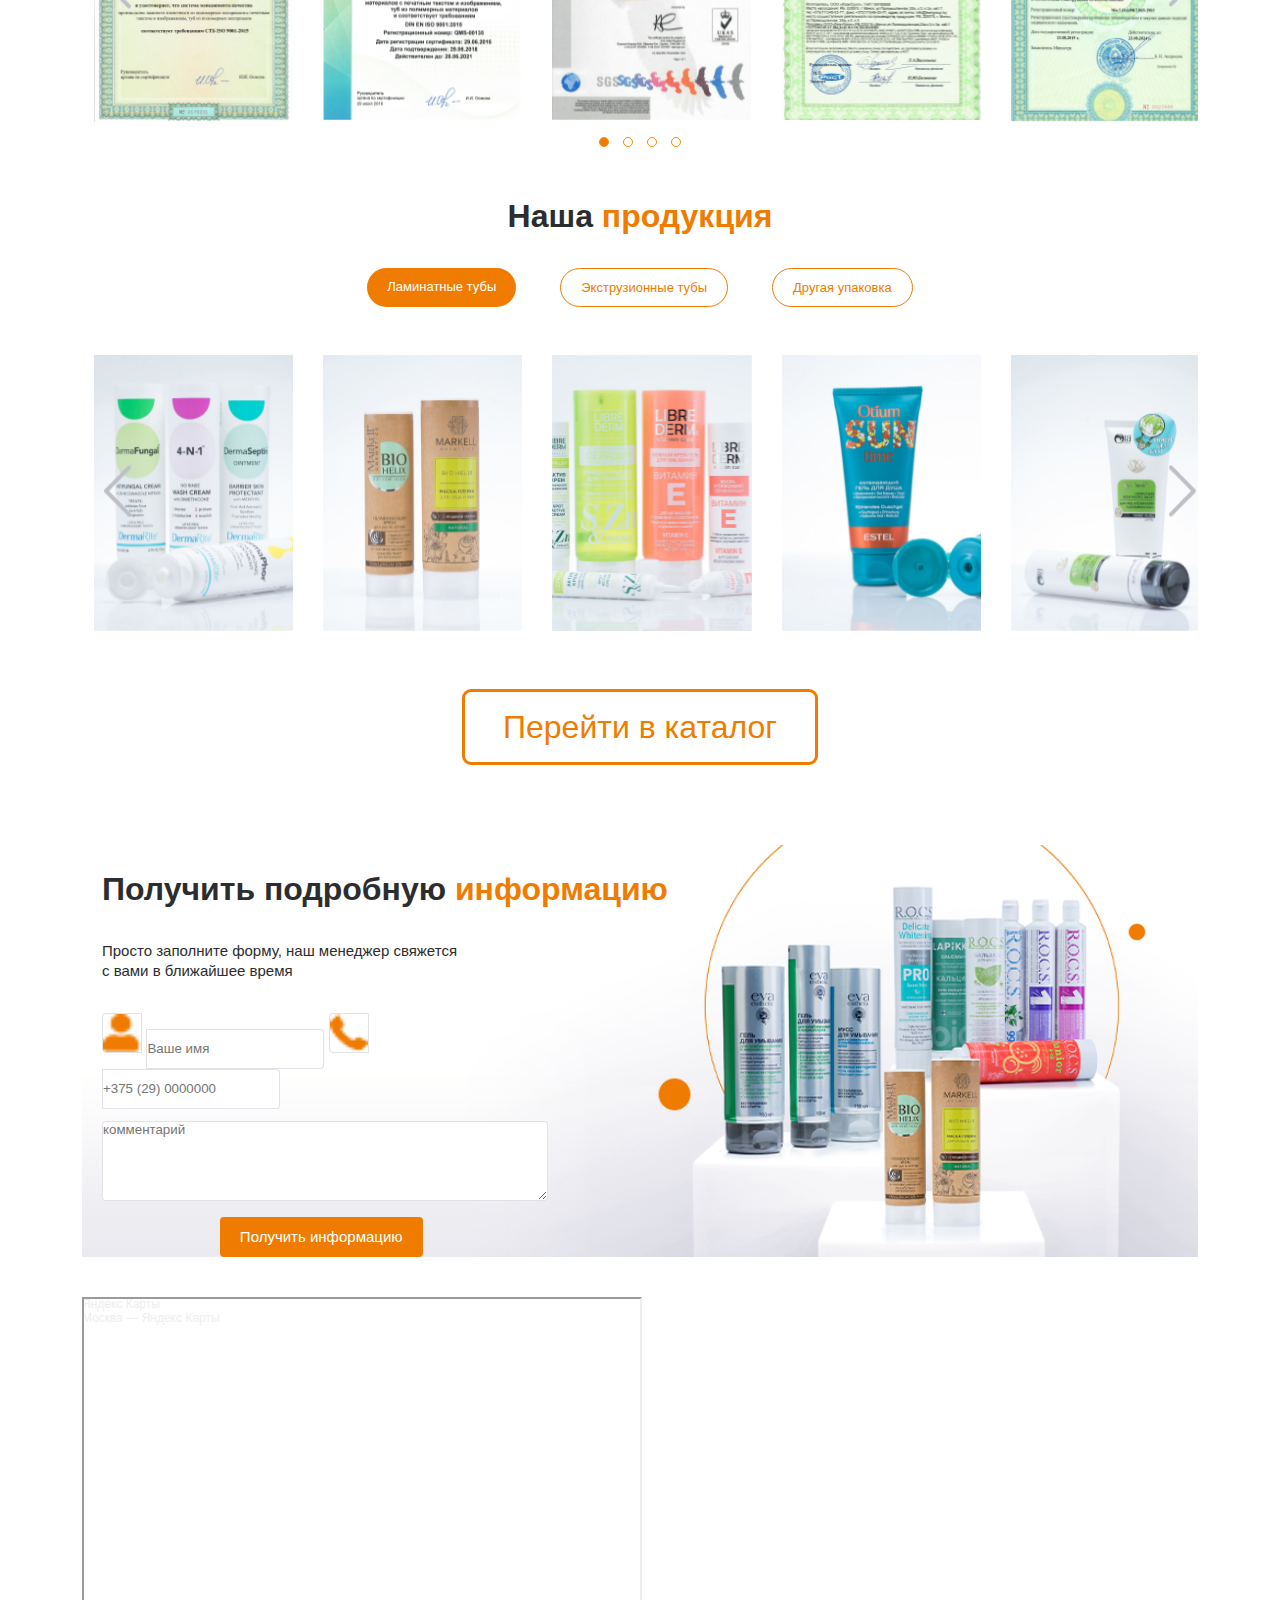
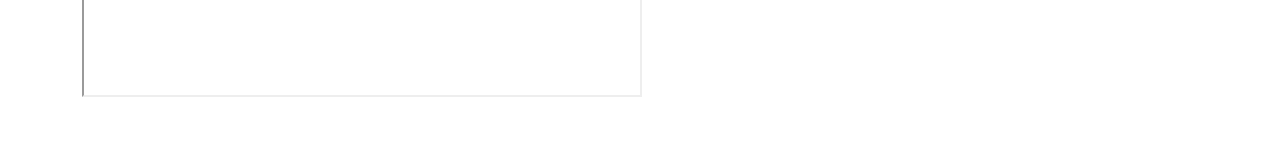
==== commit 0e06b07b: "remove map into html" ====
--- a/index.html
+++ b/index.html
@@ -614,7 +614,9 @@
 
         </section>
         <section class="maps">
-
+            <div class="container">
+                <div style="position:relative;overflow:hidden;"><a href="https://yandex.ru/maps?utm_medium=mapframe&utm_source=maps" style="color:#eee;font-size:12px;position:absolute;top:0px;">Яндекс Карты</a><a href="https://yandex.ru/maps/geo/moskva/53166393/?ll=37.626233%2C55.726019&utm_medium=mapframe&utm_source=maps&z=9.5" style="color:#eee;font-size:12px;position:absolute;top:14px;">Москва — Яндекс Карты</a><iframe src="https://yandex.ru/map-widget/v1/?ll=37.626233%2C55.726019&mode=poi&poi%5Bpoint%5D=37.617617%2C55.755811&poi%5Buri%5D=ymapsbm1%3A%2F%2Fgeo%3Fdata%3DCgg1MzE2NjM5MxIa0KDQvtGB0YHQuNGPLCDQnNC%2B0YHQutCy0LAiCg14eBZCFfUFX0I%3D&z=9.5" width="560" height="400" frameborder="1" allowfullscreen="true" style="position:relative;"></iframe></div>
+            </div>
         </section>
     </main>
     <footer class="footer">
--- a/src/style/style.css
+++ b/src/style/style.css
@@ -609,4 +609,10 @@
   line-height: 20px;
   text-align: center;
   color: #FFFFFF;
+}
+
+.maps {
+  padding-top: 40px;
+  height: 500px;
+  width: 100%;
 }/*# sourceMappingURL=style.css.map */